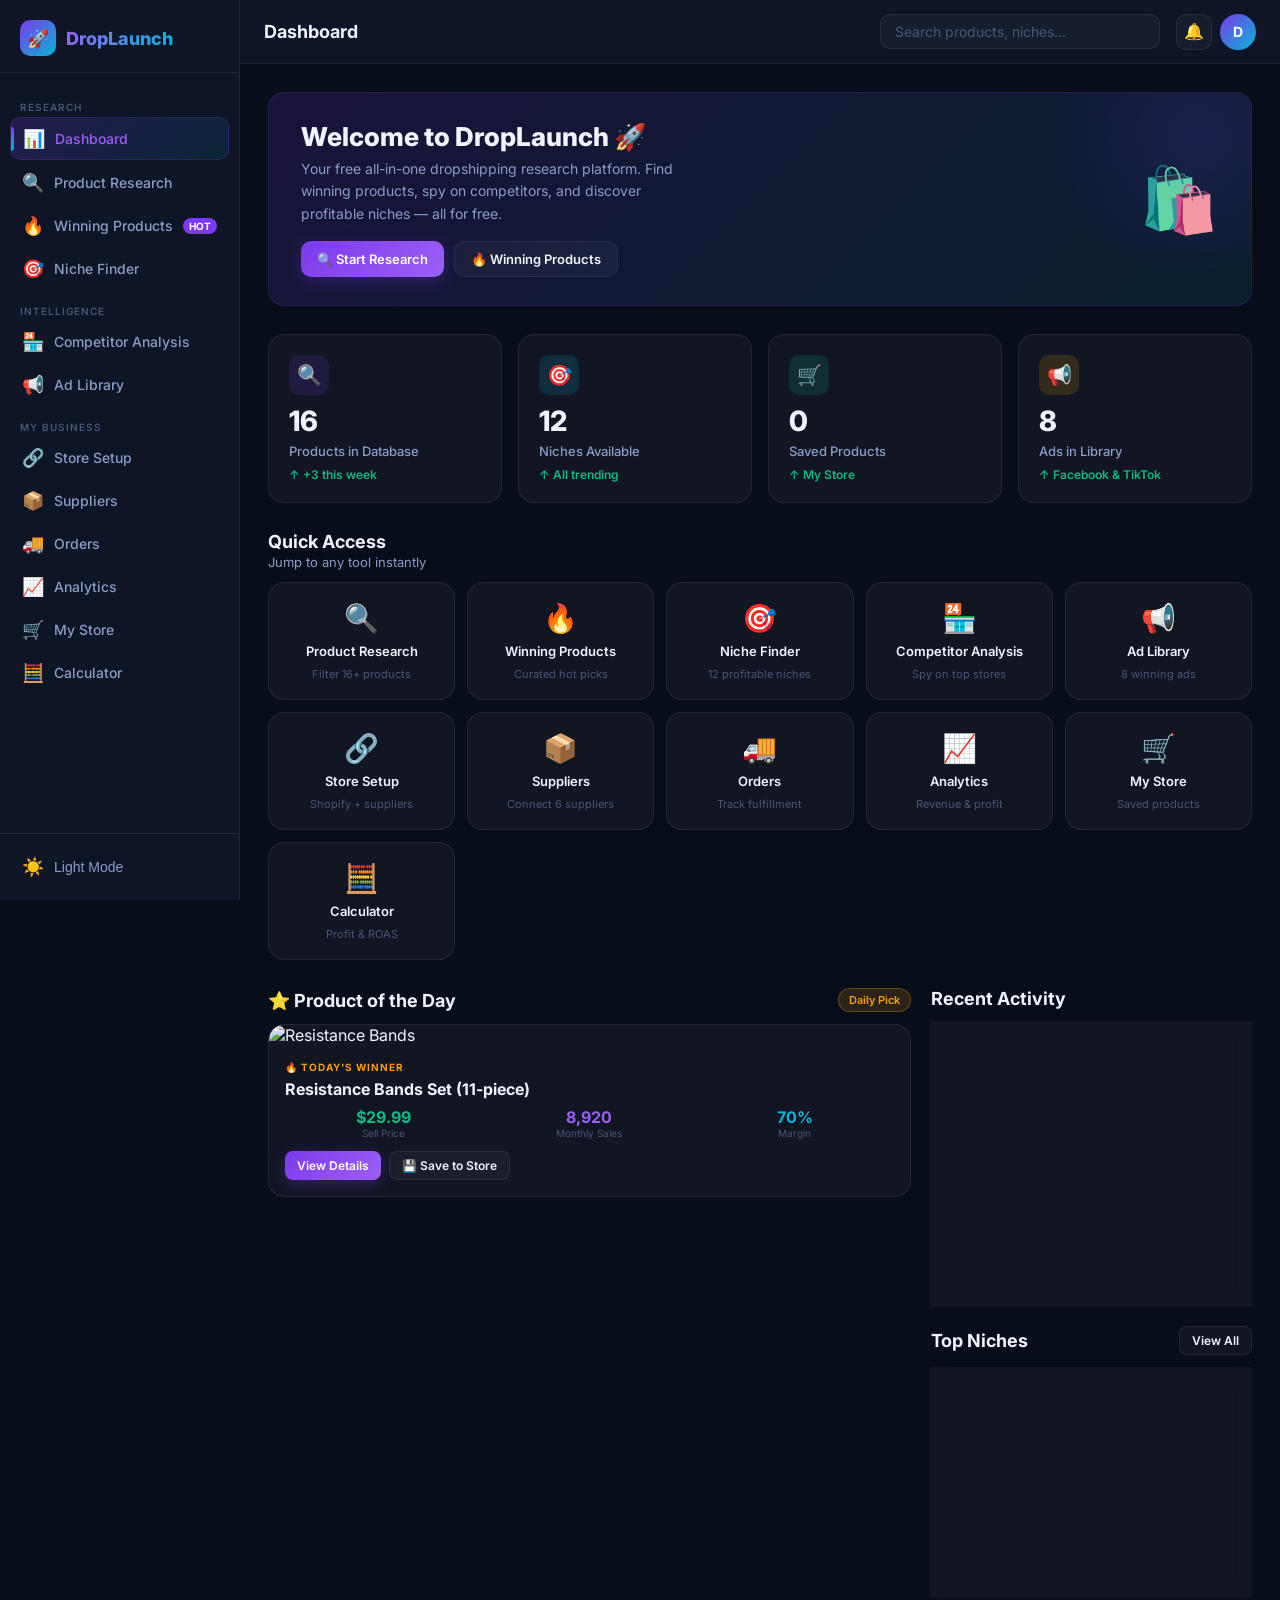
==== index.html @ 555c6c5d "Initial commit: DropLaunch dropshipping platform" ====
<!DOCTYPE html>
<html lang="en">

<head>
  <meta charset="UTF-8">
  <meta name="viewport" content="width=device-width, initial-scale=1.0">
  <title>DropLaunch — Free Dropshipping Research Platform</title>
  <meta name="description"
    content="Free dropshipping research platform. Find winning products, analyze competitors, explore niches, and build your store.">
  <link rel="stylesheet" href="css/style.css">
  <style>
    .hero-banner {
      background: linear-gradient(135deg, rgba(124, 58, 237, 0.15), rgba(6, 182, 212, 0.1));
      border: 1px solid rgba(124, 58, 237, 0.2);
      border-radius: var(--radius-lg);
      padding: 28px 32px;
      margin-bottom: 28px;
      display: flex;
      align-items: center;
      justify-content: space-between;
      gap: 20px;
      position: relative;
      overflow: hidden;
    }

    .hero-banner::before {
      content: '';
      position: absolute;
      top: -50%;
      right: -10%;
      width: 300px;
      height: 300px;
      background: radial-gradient(circle, rgba(124, 58, 237, 0.15) 0%, transparent 70%);
      pointer-events: none;
    }

    .hero-title {
      font-size: 26px;
      font-weight: 800;
      margin-bottom: 6px;
    }

    .hero-subtitle {
      color: var(--text-secondary);
      font-size: 14px;
      max-width: 400px;
      line-height: 1.6;
    }

    .hero-emoji {
      font-size: 64px;
    }

    .quick-links {
      display: grid;
      grid-template-columns: repeat(auto-fit, minmax(160px, 1fr));
      gap: 12px;
      margin-bottom: 28px;
    }

    .quick-link {
      background: var(--bg-card);
      border: 1px solid var(--border);
      border-radius: var(--radius-lg);
      padding: 18px;
      text-decoration: none;
      color: var(--text-primary);
      transition: var(--transition);
      display: flex;
      flex-direction: column;
      align-items: center;
      gap: 8px;
      text-align: center;
    }

    .quick-link:hover {
      border-color: var(--border-hover);
      transform: translateY(-2px);
      box-shadow: var(--shadow-glow);
    }

    .quick-link-icon {
      font-size: 28px;
    }

    .quick-link-label {
      font-size: 13px;
      font-weight: 600;
    }

    .quick-link-desc {
      font-size: 11px;
      color: var(--text-muted);
    }

    .dashboard-grid {
      display: grid;
      grid-template-columns: 2fr 1fr;
      gap: 20px;
    }

    .product-of-day {
      background: var(--bg-card);
      border: 1px solid var(--border);
      border-radius: var(--radius-lg);
      overflow: hidden;
    }

    .pod-img {
      width: 100%;
      height: 200px;
      object-fit: cover;
    }

    .pod-body {
      padding: 16px;
    }

    .pod-label {
      font-size: 10px;
      font-weight: 700;
      text-transform: uppercase;
      letter-spacing: 0.1em;
      color: var(--accent-orange);
      margin-bottom: 6px;
    }

    .pod-name {
      font-size: 16px;
      font-weight: 700;
      margin-bottom: 8px;
    }

    .pod-stats {
      display: grid;
      grid-template-columns: 1fr 1fr 1fr;
      gap: 8px;
      margin-bottom: 12px;
    }

    .pod-stat {
      text-align: center;
    }

    .pod-stat-val {
      font-size: 16px;
      font-weight: 700;
    }

    .pod-stat-lbl {
      font-size: 10px;
      color: var(--text-muted);
    }

    .activity-list {
      display: flex;
      flex-direction: column;
      gap: 0;
    }

    .activity-item {
      display: flex;
      align-items: center;
      gap: 12px;
      padding: 12px 0;
      border-bottom: 1px solid var(--border);
    }

    .activity-item:last-child {
      border-bottom: none;
    }

    .activity-icon {
      width: 36px;
      height: 36px;
      border-radius: 10px;
      display: flex;
      align-items: center;
      justify-content: center;
      font-size: 16px;
      flex-shrink: 0;
    }

    .activity-text {
      flex: 1;
      font-size: 13px;
    }

    .activity-time {
      font-size: 11px;
      color: var(--text-muted);
    }

    @media (max-width: 900px) {
      .dashboard-grid {
        grid-template-columns: 1fr;
      }
    }

    @media (max-width: 600px) {
      .hero-emoji {
        display: none;
      }

      .hero-title {
        font-size: 20px;
      }
    }
  </style>
</head>

<body>
  <div class="overlay-bg" id="sidebarOverlay"></div>

  <!-- Sidebar -->
  <aside class="sidebar" id="sidebar">
    <div class="sidebar-logo">
      <div class="logo-icon">🚀</div>
      <span class="logo-text">DropLaunch</span>
    </div>
    <nav class="sidebar-nav">
      <div class="nav-section-label">Research</div>
      <a href="index.html" class="nav-item active"><span class="nav-icon">📊</span> Dashboard</a>
      <a href="products.html" class="nav-item"><span class="nav-icon">🔍</span> Product Research</a>
      <a href="winning.html" class="nav-item"><span class="nav-icon">🔥</span> Winning Products <span
          class="nav-badge">HOT</span></a>
      <a href="niche.html" class="nav-item"><span class="nav-icon">🎯</span> Niche Finder</a>
      <div class="nav-section-label">Intelligence</div>
      <a href="competitors.html" class="nav-item"><span class="nav-icon">🏪</span> Competitor Analysis</a>
      <a href="ads.html" class="nav-item"><span class="nav-icon">📢</span> Ad Library</a>
      <div class="nav-section-label">My Business</div>
      <a href="store-setup.html" class="nav-item"><span class="nav-icon">🔗</span> Store Setup</a>
      <a href="suppliers.html" class="nav-item"><span class="nav-icon">📦</span> Suppliers</a>
      <a href="orders.html" class="nav-item"><span class="nav-icon">🚚</span> Orders</a>
      <a href="analytics.html" class="nav-item"><span class="nav-icon">📈</span> Analytics</a>
      <a href="mystore.html" class="nav-item"><span class="nav-icon">🛒</span> My Store</a>
      <a href="calculator.html" class="nav-item"><span class="nav-icon">🧮</span> Calculator</a>
    </nav>
    <div class="sidebar-footer">
      <button class="theme-toggle" id="themeToggle" onclick="toggleTheme()">
        <span class="nav-icon theme-icon">☀️</span>
        <span class="theme-label">Light Mode</span>
      </button>
    </div>
  </aside>

  <!-- Main Content -->
  <div class="main-content">
    <header class="topbar">
      <button class="hamburger" id="hamburger" aria-label="Toggle menu">
        <span></span><span></span><span></span>
      </button>
      <h1 class="topbar-title">Dashboard</h1>
      <div class="topbar-search">
        <input type="text" placeholder="Search products, niches..." id="globalSearch">
      </div>
      <div class="topbar-actions">
        <button class="btn-icon" title="Notifications">🔔</button>
        <div class="avatar" title="Profile">D</div>
      </div>
    </header>

    <main class="page-content">
      <!-- Hero Banner -->
      <div class="hero-banner">
        <div>
          <div class="hero-title">Welcome to DropLaunch 🚀</div>
          <div class="hero-subtitle">Your free all-in-one dropshipping research platform. Find winning products, spy on
            competitors, and discover profitable niches — all for free.</div>
          <div style="margin-top:16px; display:flex; gap:10px; flex-wrap:wrap;">
            <a href="products.html" class="btn btn-primary">🔍 Start Research</a>
            <a href="winning.html" class="btn btn-secondary">🔥 Winning Products</a>
          </div>
        </div>
        <div class="hero-emoji">🛍️</div>
      </div>

      <!-- Stats -->
      <div class="stats-grid">
        <div class="stat-card">
          <div class="stat-icon" style="background:rgba(124,58,237,0.15)">🔍</div>
          <div class="stat-value" id="statProducts">16</div>
          <div class="stat-label">Products in Database</div>
          <div class="stat-change up">↑ +3 this week</div>
        </div>
        <div class="stat-card">
          <div class="stat-icon" style="background:rgba(6,182,212,0.15)">🎯</div>
          <div class="stat-value">12</div>
          <div class="stat-label">Niches Available</div>
          <div class="stat-change up">↑ All trending</div>
        </div>
        <div class="stat-card">
          <div class="stat-icon" style="background:rgba(16,185,129,0.15)">🛒</div>
          <div class="stat-value" id="statSaved">0</div>
          <div class="stat-label">Saved Products</div>
          <div class="stat-change up">↑ My Store</div>
        </div>
        <div class="stat-card">
          <div class="stat-icon" style="background:rgba(245,158,11,0.15)">📢</div>
          <div class="stat-value">8</div>
          <div class="stat-label">Ads in Library</div>
          <div class="stat-change up">↑ Facebook & TikTok</div>
        </div>
      </div>

      <!-- Quick Links -->
      <div class="section-header mb-3">
        <div>
          <div class="section-title">Quick Access</div>
          <div class="section-subtitle">Jump to any tool instantly</div>
        </div>
      </div>
      <div class="quick-links">
        <a href="products.html" class="quick-link">
          <div class="quick-link-icon">🔍</div>
          <div class="quick-link-label">Product Research</div>
          <div class="quick-link-desc">Filter 16+ products</div>
        </a>
        <a href="winning.html" class="quick-link">
          <div class="quick-link-icon">🔥</div>
          <div class="quick-link-label">Winning Products</div>
          <div class="quick-link-desc">Curated hot picks</div>
        </a>
        <a href="niche.html" class="quick-link">
          <div class="quick-link-icon">🎯</div>
          <div class="quick-link-label">Niche Finder</div>
          <div class="quick-link-desc">12 profitable niches</div>
        </a>
        <a href="competitors.html" class="quick-link">
          <div class="quick-link-icon">🏪</div>
          <div class="quick-link-label">Competitor Analysis</div>
          <div class="quick-link-desc">Spy on top stores</div>
        </a>
        <a href="ads.html" class="quick-link">
          <div class="quick-link-icon">📢</div>
          <div class="quick-link-label">Ad Library</div>
          <div class="quick-link-desc">8 winning ads</div>
        </a>
        <a href="store-setup.html" class="quick-link">
          <div class="quick-link-icon">🔗</div>
          <div class="quick-link-label">Store Setup</div>
          <div class="quick-link-desc">Shopify + suppliers</div>
        </a>
        <a href="suppliers.html" class="quick-link">
          <div class="quick-link-icon">📦</div>
          <div class="quick-link-label">Suppliers</div>
          <div class="quick-link-desc">Connect 6 suppliers</div>
        </a>
        <a href="orders.html" class="quick-link">
          <div class="quick-link-icon">🚚</div>
          <div class="quick-link-label">Orders</div>
          <div class="quick-link-desc">Track fulfillment</div>
        </a>
        <a href="analytics.html" class="quick-link">
          <div class="quick-link-icon">📈</div>
          <div class="quick-link-label">Analytics</div>
          <div class="quick-link-desc">Revenue & profit</div>
        </a>
        <a href="mystore.html" class="quick-link">
          <div class="quick-link-icon">🛒</div>
          <div class="quick-link-label">My Store</div>
          <div class="quick-link-desc">Saved products</div>
        </a>
        <a href="calculator.html" class="quick-link">
          <div class="quick-link-icon">🧮</div>
          <div class="quick-link-label">Calculator</div>
          <div class="quick-link-desc">Profit & ROAS</div>
        </a>
      </div>

      <!-- Dashboard Grid -->
      <div class="dashboard-grid">
        <!-- Product of the Day -->
        <div>
          <div class="section-header mb-3">
            <div class="section-title">⭐ Product of the Day</div>
            <span class="tag tag-orange">Daily Pick</span>
          </div>
          <div class="product-of-day">
            <img src="https://images.unsplash.com/photo-1598289431512-b97b0917affc?w=800&h=300&fit=crop"
              alt="Resistance Bands" class="pod-img">
            <div class="pod-body">
              <div class="pod-label">🔥 Today's Winner</div>
              <div class="pod-name">Resistance Bands Set (11-piece)</div>
              <div class="pod-stats">
                <div class="pod-stat">
                  <div class="pod-stat-val text-green">$29.99</div>
                  <div class="pod-stat-lbl">Sell Price</div>
                </div>
                <div class="pod-stat">
                  <div class="pod-stat-val text-purple">8,920</div>
                  <div class="pod-stat-lbl">Monthly Sales</div>
                </div>
                <div class="pod-stat">
                  <div class="pod-stat-val text-teal">70%</div>
                  <div class="pod-stat-lbl">Margin</div>
                </div>
              </div>
              <div style="display:flex;gap:8px;">
                <a href="products.html" class="btn btn-primary btn-sm">View Details</a>
                <button class="btn btn-secondary btn-sm" onclick="savePOD()">💾 Save to Store</button>
              </div>
            </div>
          </div>
        </div>

        <!-- Recent Activity -->
        <div>
          <div class="section-header mb-3">
            <div class="section-title">Recent Activity</div>
          </div>
          <div class="card">
            <div class="activity-list" id="activityList">
              <div class="activity-item">
                <div class="activity-icon" style="background:rgba(124,58,237,0.15)">🔍</div>
                <div>
                  <div class="activity-text font-semibold">Platform launched!</div>
                  <div class="activity-time">Start exploring products</div>
                </div>
              </div>
              <div class="activity-item">
                <div class="activity-icon" style="background:rgba(6,182,212,0.15)">🎯</div>
                <div>
                  <div class="activity-text font-semibold">12 niches available</div>
                  <div class="activity-time">Find your perfect niche</div>
                </div>
              </div>
              <div class="activity-item">
                <div class="activity-icon" style="background:rgba(16,185,129,0.15)">🔥</div>
                <div>
                  <div class="activity-text font-semibold">Hot products updated</div>
                  <div class="activity-time">Check winning products</div>
                </div>
              </div>
              <div class="activity-item">
                <div class="activity-icon" style="background:rgba(245,158,11,0.15)">📢</div>
                <div>
                  <div class="activity-text font-semibold">8 new ads in library</div>
                  <div class="activity-time">Get ad inspiration</div>
                </div>
              </div>
            </div>
          </div>

          <!-- Top Niches -->
          <div class="section-header mb-3" style="margin-top:20px;">
            <div class="section-title">Top Niches</div>
            <a href="niche.html" class="btn btn-secondary btn-sm">View All</a>
          </div>
          <div class="card">
            <div id="topNiches"></div>
          </div>
        </div>
      </div>
    </main>
  </div>

  <!-- Toast Container -->
  <div class="toast-container" id="toastContainer"></div>

  <script src="js/data.js"></script>
  <script src="js/app.js"></script>
  <script>
    // Update saved count
    document.getElementById('statSaved').textContent = getSavedProducts().length;

    // Global search redirect
    document.getElementById('globalSearch').addEventListener('keydown', e => {
      if (e.key === 'Enter' && e.target.value.trim()) {
        window.location.href = `products.html?search=${encodeURIComponent(e.target.value.trim())}`;
      }
    });

    // Save product of the day
    function savePOD() {
      const pod = PRODUCTS.find(p => p.id === 6);
      if (pod) {
        saveProduct(pod);
        document.getElementById('statSaved').textContent = getSavedProducts().length;
      }
    }

    // Render top niches
    const topNiches = NICHES_DATA.sort((a, b) => b.trendScore - a.trendScore).slice(0, 4);
    document.getElementById('topNiches').innerHTML = topNiches.map(n => `
      <div style="display:flex;align-items:center;gap:10px;padding:10px 0;border-bottom:1px solid var(--border);">
        <div style="font-size:22px;">${n.icon}</div>
        <div style="flex:1;">
          <div style="font-size:13px;font-weight:600;">${n.name}</div>
          <div class="progress-bar" style="margin-top:4px;">
            <div class="progress-fill" style="width:${n.trendScore}%"></div>
          </div>
        </div>
        <div style="font-size:12px;font-weight:700;color:var(--accent-green);">${n.growth}</div>
      </div>
    `).join('').replace(/border-bottom:1px solid var\(--border\);">(?=[^<]*<\/div>\s*<\/div>\s*$)/, '>');
  </script>
</body>

</html>
---- css/style.css ----
/* ===== IMPORTS ===== */
@import url('https://fonts.googleapis.com/css2?family=Inter:wght@300;400;500;600;700;800;900&display=swap');

/* ===== CSS VARIABLES ===== */
:root {
  --bg-primary: #080d1a;
  --bg-secondary: #0d1526;
  --bg-card: rgba(255, 255, 255, 0.04);
  --bg-card-hover: rgba(255, 255, 255, 0.08);
  --border: rgba(255, 255, 255, 0.08);
  --border-hover: rgba(124, 58, 237, 0.5);
  --text-primary: #f0f4ff;
  --text-secondary: #8b9cc8;
  --text-muted: #4a5578;
  --accent-purple: #7c3aed;
  --accent-purple-light: #9d5ff5;
  --accent-teal: #06b6d4;
  --accent-teal-light: #22d3ee;
  --accent-pink: #ec4899;
  --accent-green: #10b981;
  --accent-orange: #f59e0b;
  --accent-red: #ef4444;
  --sidebar-width: 240px;
  --header-height: 64px;
  --radius: 12px;
  --radius-lg: 16px;
  --shadow: 0 4px 24px rgba(0, 0, 0, 0.4);
  --shadow-glow: 0 0 40px rgba(124, 58, 237, 0.15);
  --transition: all 0.2s ease;
}

[data-theme="light"] {
  --bg-primary: #f0f2f8;
  --bg-secondary: #ffffff;
  --bg-card: rgba(255, 255, 255, 0.9);
  --bg-card-hover: rgba(255, 255, 255, 1);
  --border: rgba(0, 0, 0, 0.08);
  --border-hover: rgba(124, 58, 237, 0.4);
  --text-primary: #0f172a;
  --text-secondary: #475569;
  --text-muted: #94a3b8;
  --shadow: 0 4px 24px rgba(0, 0, 0, 0.1);
  --shadow-glow: 0 0 40px rgba(124, 58, 237, 0.08);
}

/* ===== RESET ===== */
*, *::before, *::after { box-sizing: border-box; margin: 0; padding: 0; }
html { scroll-behavior: smooth; }
body {
  font-family: 'Inter', sans-serif;
  background: var(--bg-primary);
  color: var(--text-primary);
  min-height: 100vh;
  display: flex;
  overflow-x: hidden;
  transition: background 0.3s ease, color 0.3s ease;
}

/* ===== SIDEBAR ===== */
.sidebar {
  width: var(--sidebar-width);
  min-height: 100vh;
  background: var(--bg-secondary);
  border-right: 1px solid var(--border);
  display: flex;
  flex-direction: column;
  position: fixed;
  left: 0;
  top: 0;
  z-index: 100;
  transition: transform 0.3s ease;
}

.sidebar-logo {
  padding: 20px 20px 16px;
  border-bottom: 1px solid var(--border);
  display: flex;
  align-items: center;
  gap: 10px;
}

.logo-icon {
  width: 36px;
  height: 36px;
  background: linear-gradient(135deg, var(--accent-purple), var(--accent-teal));
  border-radius: 10px;
  display: flex;
  align-items: center;
  justify-content: center;
  font-size: 18px;
  flex-shrink: 0;
}

.logo-text {
  font-size: 18px;
  font-weight: 800;
  background: linear-gradient(135deg, var(--accent-purple-light), var(--accent-teal));
  -webkit-background-clip: text;
  -webkit-text-fill-color: transparent;
  background-clip: text;
}

.sidebar-nav {
  flex: 1;
  padding: 12px 10px;
  overflow-y: auto;
}

.nav-section-label {
  font-size: 10px;
  font-weight: 600;
  text-transform: uppercase;
  letter-spacing: 0.1em;
  color: var(--text-muted);
  padding: 8px 10px 4px;
  margin-top: 8px;
}

.nav-item {
  display: flex;
  align-items: center;
  gap: 10px;
  padding: 10px 12px;
  border-radius: 10px;
  color: var(--text-secondary);
  text-decoration: none;
  font-size: 14px;
  font-weight: 500;
  transition: var(--transition);
  margin-bottom: 2px;
  position: relative;
}

.nav-item:hover {
  background: var(--bg-card-hover);
  color: var(--text-primary);
}

.nav-item.active {
  background: linear-gradient(135deg, rgba(124, 58, 237, 0.2), rgba(6, 182, 212, 0.1));
  color: var(--accent-purple-light);
  border: 1px solid rgba(124, 58, 237, 0.2);
}

.nav-item.active::before {
  content: '';
  position: absolute;
  left: 0;
  top: 50%;
  transform: translateY(-50%);
  width: 3px;
  height: 60%;
  background: linear-gradient(to bottom, var(--accent-purple), var(--accent-teal));
  border-radius: 0 3px 3px 0;
}

.nav-icon { font-size: 18px; width: 22px; text-align: center; }

.nav-badge {
  margin-left: auto;
  background: var(--accent-purple);
  color: white;
  font-size: 10px;
  font-weight: 700;
  padding: 2px 6px;
  border-radius: 20px;
}

.sidebar-footer {
  padding: 12px 10px;
  border-top: 1px solid var(--border);
}

.theme-toggle {
  display: flex;
  align-items: center;
  gap: 10px;
  padding: 10px 12px;
  border-radius: 10px;
  cursor: pointer;
  color: var(--text-secondary);
  font-size: 14px;
  font-weight: 500;
  transition: var(--transition);
  border: none;
  background: none;
  width: 100%;
}

.theme-toggle:hover { background: var(--bg-card-hover); color: var(--text-primary); }

/* ===== MAIN CONTENT ===== */
.main-content {
  margin-left: var(--sidebar-width);
  flex: 1;
  min-height: 100vh;
  display: flex;
  flex-direction: column;
}

/* ===== TOPBAR ===== */
.topbar {
  height: var(--header-height);
  background: var(--bg-secondary);
  border-bottom: 1px solid var(--border);
  display: flex;
  align-items: center;
  padding: 0 24px;
  gap: 16px;
  position: sticky;
  top: 0;
  z-index: 50;
}

.topbar-title {
  font-size: 18px;
  font-weight: 700;
  flex: 1;
}

.topbar-search {
  display: flex;
  align-items: center;
  gap: 8px;
  background: var(--bg-card);
  border: 1px solid var(--border);
  border-radius: 10px;
  padding: 8px 14px;
  width: 280px;
  transition: var(--transition);
}

.topbar-search:focus-within {
  border-color: var(--accent-purple);
  box-shadow: 0 0 0 3px rgba(124, 58, 237, 0.15);
}

.topbar-search input {
  background: none;
  border: none;
  outline: none;
  color: var(--text-primary);
  font-size: 14px;
  width: 100%;
  font-family: 'Inter', sans-serif;
}

.topbar-search input::placeholder { color: var(--text-muted); }

.topbar-actions { display: flex; align-items: center; gap: 8px; }

.btn-icon {
  width: 36px;
  height: 36px;
  border-radius: 10px;
  border: 1px solid var(--border);
  background: var(--bg-card);
  color: var(--text-secondary);
  cursor: pointer;
  display: flex;
  align-items: center;
  justify-content: center;
  font-size: 16px;
  transition: var(--transition);
}

.btn-icon:hover { background: var(--bg-card-hover); color: var(--text-primary); border-color: var(--border-hover); }

.avatar {
  width: 36px;
  height: 36px;
  border-radius: 50%;
  background: linear-gradient(135deg, var(--accent-purple), var(--accent-teal));
  display: flex;
  align-items: center;
  justify-content: center;
  font-size: 14px;
  font-weight: 700;
  color: white;
  cursor: pointer;
}

/* ===== PAGE CONTENT ===== */
.page-content {
  padding: 28px 28px;
  flex: 1;
}

/* ===== CARDS ===== */
.card {
  background: var(--bg-card);
  border: 1px solid var(--border);
  border-radius: var(--radius-lg);
  padding: 20px;
  transition: var(--transition);
  backdrop-filter: blur(10px);
}

.card:hover {
  border-color: var(--border-hover);
  box-shadow: var(--shadow-glow);
}

/* ===== STAT CARDS ===== */
.stats-grid {
  display: grid;
  grid-template-columns: repeat(auto-fit, minmax(200px, 1fr));
  gap: 16px;
  margin-bottom: 28px;
}

.stat-card {
  background: var(--bg-card);
  border: 1px solid var(--border);
  border-radius: var(--radius-lg);
  padding: 20px;
  display: flex;
  flex-direction: column;
  gap: 8px;
  transition: var(--transition);
  position: relative;
  overflow: hidden;
}

.stat-card::before {
  content: '';
  position: absolute;
  top: 0;
  left: 0;
  right: 0;
  height: 2px;
  background: linear-gradient(90deg, var(--accent-purple), var(--accent-teal));
  opacity: 0;
  transition: opacity 0.3s;
}

.stat-card:hover::before { opacity: 1; }
.stat-card:hover { border-color: var(--border-hover); transform: translateY(-2px); box-shadow: var(--shadow); }

.stat-icon {
  width: 40px;
  height: 40px;
  border-radius: 10px;
  display: flex;
  align-items: center;
  justify-content: center;
  font-size: 20px;
  margin-bottom: 4px;
}

.stat-value {
  font-size: 28px;
  font-weight: 800;
  line-height: 1;
}

.stat-label {
  font-size: 13px;
  color: var(--text-secondary);
  font-weight: 500;
}

.stat-change {
  font-size: 12px;
  font-weight: 600;
  display: flex;
  align-items: center;
  gap: 3px;
}

.stat-change.up { color: var(--accent-green); }
.stat-change.down { color: var(--accent-red); }

/* ===== PRODUCT GRID ===== */
.products-grid {
  display: grid;
  grid-template-columns: repeat(auto-fill, minmax(260px, 1fr));
  gap: 16px;
}

.product-card {
  background: var(--bg-card);
  border: 1px solid var(--border);
  border-radius: var(--radius-lg);
  overflow: hidden;
  transition: var(--transition);
  cursor: pointer;
  position: relative;
}

.product-card:hover {
  border-color: var(--border-hover);
  transform: translateY(-3px);
  box-shadow: var(--shadow), var(--shadow-glow);
}

.product-img-wrap {
  position: relative;
  height: 200px;
  overflow: hidden;
  background: var(--bg-secondary);
}

.product-img-wrap img {
  width: 100%;
  height: 100%;
  object-fit: cover;
  transition: transform 0.4s ease;
}

.product-card:hover .product-img-wrap img { transform: scale(1.05); }

.product-badges {
  position: absolute;
  top: 10px;
  left: 10px;
  display: flex;
  flex-wrap: wrap;
  gap: 4px;
}

.badge {
  font-size: 10px;
  font-weight: 700;
  padding: 3px 8px;
  border-radius: 20px;
  text-transform: uppercase;
  letter-spacing: 0.05em;
}

.badge-hot { background: rgba(239, 68, 68, 0.9); color: white; }
.badge-trending { background: rgba(245, 158, 11, 0.9); color: white; }
.badge-new { background: rgba(16, 185, 129, 0.9); color: white; }
.badge-winning { background: rgba(124, 58, 237, 0.9); color: white; }
.badge-tiktok { background: rgba(0, 0, 0, 0.85); color: white; border: 1px solid rgba(255,255,255,0.2); }
.badge-facebook { background: rgba(24, 119, 242, 0.9); color: white; }

.save-btn {
  position: absolute;
  top: 10px;
  right: 10px;
  width: 32px;
  height: 32px;
  border-radius: 8px;
  background: rgba(0,0,0,0.5);
  backdrop-filter: blur(8px);
  border: 1px solid rgba(255,255,255,0.15);
  color: white;
  cursor: pointer;
  display: flex;
  align-items: center;
  justify-content: center;
  font-size: 16px;
  transition: var(--transition);
}

.save-btn:hover, .save-btn.saved { background: var(--accent-purple); border-color: var(--accent-purple); }

.product-info {
  padding: 14px;
}

.product-name {
  font-size: 14px;
  font-weight: 600;
  margin-bottom: 6px;
  line-height: 1.4;
  display: -webkit-box;
  -webkit-line-clamp: 2;
  -webkit-box-orient: vertical;
  overflow: hidden;
}

.product-niche {
  font-size: 11px;
  color: var(--accent-teal);
  font-weight: 600;
  text-transform: uppercase;
  letter-spacing: 0.05em;
  margin-bottom: 10px;
}

.product-stats {
  display: grid;
  grid-template-columns: 1fr 1fr;
  gap: 8px;
  margin-bottom: 12px;
}

.product-stat {
  background: var(--bg-secondary);
  border-radius: 8px;
  padding: 8px;
}

.product-stat-label {
  font-size: 10px;
  color: var(--text-muted);
  font-weight: 500;
  margin-bottom: 2px;
}

.product-stat-value {
  font-size: 14px;
  font-weight: 700;
}

.product-stat-value.green { color: var(--accent-green); }
.product-stat-value.purple { color: var(--accent-purple-light); }
.product-stat-value.teal { color: var(--accent-teal); }
.product-stat-value.orange { color: var(--accent-orange); }

.product-actions {
  display: flex;
  gap: 8px;
}

/* ===== BUTTONS ===== */
.btn {
  display: inline-flex;
  align-items: center;
  gap: 6px;
  padding: 9px 16px;
  border-radius: 10px;
  font-size: 13px;
  font-weight: 600;
  cursor: pointer;
  transition: var(--transition);
  border: none;
  font-family: 'Inter', sans-serif;
  text-decoration: none;
  white-space: nowrap;
}

.btn-primary {
  background: linear-gradient(135deg, var(--accent-purple), var(--accent-purple-light));
  color: white;
  box-shadow: 0 4px 15px rgba(124, 58, 237, 0.3);
}

.btn-primary:hover {
  transform: translateY(-1px);
  box-shadow: 0 6px 20px rgba(124, 58, 237, 0.4);
}

.btn-secondary {
  background: var(--bg-card);
  color: var(--text-primary);
  border: 1px solid var(--border);
}

.btn-secondary:hover { background: var(--bg-card-hover); border-color: var(--border-hover); }

.btn-teal {
  background: linear-gradient(135deg, var(--accent-teal), var(--accent-teal-light));
  color: white;
  box-shadow: 0 4px 15px rgba(6, 182, 212, 0.3);
}

.btn-teal:hover { transform: translateY(-1px); box-shadow: 0 6px 20px rgba(6, 182, 212, 0.4); }

.btn-sm { padding: 6px 12px; font-size: 12px; border-radius: 8px; }
.btn-full { width: 100%; justify-content: center; }

/* ===== FILTERS ===== */
.filters-bar {
  display: flex;
  flex-wrap: wrap;
  gap: 10px;
  margin-bottom: 20px;
  align-items: center;
}

.filter-select {
  background: var(--bg-card);
  border: 1px solid var(--border);
  border-radius: 10px;
  padding: 8px 12px;
  color: var(--text-primary);
  font-size: 13px;
  font-family: 'Inter', sans-serif;
  cursor: pointer;
  outline: none;
  transition: var(--transition);
  appearance: none;
  background-image: url("data:image/svg+xml,%3Csvg xmlns='http://www.w3.org/2000/svg' width='12' height='12' viewBox='0 0 12 12'%3E%3Cpath fill='%238b9cc8' d='M6 8L1 3h10z'/%3E%3C/svg%3E");
  background-repeat: no-repeat;
  background-position: right 10px center;
  padding-right: 28px;
}

.filter-select:focus { border-color: var(--accent-purple); box-shadow: 0 0 0 3px rgba(124, 58, 237, 0.15); }

.search-input {
  background: var(--bg-card);
  border: 1px solid var(--border);
  border-radius: 10px;
  padding: 8px 14px 8px 36px;
  color: var(--text-primary);
  font-size: 13px;
  font-family: 'Inter', sans-serif;
  outline: none;
  transition: var(--transition);
  min-width: 220px;
  background-image: url("data:image/svg+xml,%3Csvg xmlns='http://www.w3.org/2000/svg' width='14' height='14' viewBox='0 0 24 24' fill='none' stroke='%238b9cc8' stroke-width='2'%3E%3Ccircle cx='11' cy='11' r='8'/%3E%3Cpath d='m21 21-4.35-4.35'/%3E%3C/svg%3E");
  background-repeat: no-repeat;
  background-position: 10px center;
}

.search-input:focus { border-color: var(--accent-purple); box-shadow: 0 0 0 3px rgba(124, 58, 237, 0.15); }

/* ===== SECTION HEADERS ===== */
.section-header {
  display: flex;
  align-items: center;
  justify-content: space-between;
  margin-bottom: 16px;
}

.section-title {
  font-size: 18px;
  font-weight: 700;
}

.section-subtitle {
  font-size: 13px;
  color: var(--text-secondary);
  margin-top: 2px;
}

/* ===== TAGS ===== */
.tag {
  display: inline-flex;
  align-items: center;
  gap: 4px;
  padding: 4px 10px;
  border-radius: 20px;
  font-size: 11px;
  font-weight: 600;
  cursor: pointer;
  transition: var(--transition);
  border: 1px solid transparent;
}

.tag-purple { background: rgba(124, 58, 237, 0.15); color: var(--accent-purple-light); border-color: rgba(124, 58, 237, 0.3); }
.tag-teal { background: rgba(6, 182, 212, 0.15); color: var(--accent-teal); border-color: rgba(6, 182, 212, 0.3); }
.tag-green { background: rgba(16, 185, 129, 0.15); color: var(--accent-green); border-color: rgba(16, 185, 129, 0.3); }
.tag-orange { background: rgba(245, 158, 11, 0.15); color: var(--accent-orange); border-color: rgba(245, 158, 11, 0.3); }
.tag-red { background: rgba(239, 68, 68, 0.15); color: var(--accent-red); border-color: rgba(239, 68, 68, 0.3); }

/* ===== PROGRESS BAR ===== */
.progress-bar {
  height: 6px;
  background: var(--bg-secondary);
  border-radius: 3px;
  overflow: hidden;
}

.progress-fill {
  height: 100%;
  border-radius: 3px;
  background: linear-gradient(90deg, var(--accent-purple), var(--accent-teal));
  transition: width 0.6s ease;
}

/* ===== SPARKLINE ===== */
.sparkline {
  display: flex;
  align-items: flex-end;
  gap: 2px;
  height: 32px;
}

.sparkline-bar {
  flex: 1;
  background: linear-gradient(to top, var(--accent-purple), var(--accent-teal));
  border-radius: 2px 2px 0 0;
  opacity: 0.7;
  transition: opacity 0.2s;
}

.sparkline-bar:hover { opacity: 1; }

/* ===== MODAL ===== */
.modal-overlay {
  position: fixed;
  inset: 0;
  background: rgba(0, 0, 0, 0.7);
  backdrop-filter: blur(6px);
  z-index: 1000;
  display: flex;
  align-items: center;
  justify-content: center;
  padding: 20px;
  opacity: 0;
  pointer-events: none;
  transition: opacity 0.3s;
}

.modal-overlay.open { opacity: 1; pointer-events: all; }

.modal {
  background: var(--bg-secondary);
  border: 1px solid var(--border);
  border-radius: 20px;
  width: 100%;
  max-width: 700px;
  max-height: 90vh;
  overflow-y: auto;
  transform: scale(0.95) translateY(20px);
  transition: transform 0.3s ease;
  box-shadow: 0 20px 60px rgba(0, 0, 0, 0.5);
}

.modal-overlay.open .modal { transform: scale(1) translateY(0); }

.modal-header {
  padding: 20px 24px;
  border-bottom: 1px solid var(--border);
  display: flex;
  align-items: center;
  justify-content: space-between;
  position: sticky;
  top: 0;
  background: var(--bg-secondary);
  z-index: 1;
}

.modal-title { font-size: 18px; font-weight: 700; }

.modal-close {
  width: 32px;
  height: 32px;
  border-radius: 8px;
  border: 1px solid var(--border);
  background: var(--bg-card);
  color: var(--text-secondary);
  cursor: pointer;
  display: flex;
  align-items: center;
  justify-content: center;
  font-size: 18px;
  transition: var(--transition);
}

.modal-close:hover { background: var(--bg-card-hover); color: var(--text-primary); }

.modal-body { padding: 24px; }

/* ===== TOAST ===== */
.toast-container {
  position: fixed;
  bottom: 24px;
  right: 24px;
  z-index: 2000;
  display: flex;
  flex-direction: column;
  gap: 8px;
}

.toast {
  background: var(--bg-secondary);
  border: 1px solid var(--border);
  border-radius: 12px;
  padding: 12px 16px;
  display: flex;
  align-items: center;
  gap: 10px;
  font-size: 13px;
  font-weight: 500;
  box-shadow: var(--shadow);
  animation: slideIn 0.3s ease;
  min-width: 260px;
}

.toast.success { border-left: 3px solid var(--accent-green); }
.toast.error { border-left: 3px solid var(--accent-red); }
.toast.info { border-left: 3px solid var(--accent-purple); }

@keyframes slideIn {
  from { transform: translateX(100%); opacity: 0; }
  to { transform: translateX(0); opacity: 1; }
}

/* ===== EMPTY STATE ===== */
.empty-state {
  text-align: center;
  padding: 60px 20px;
  color: var(--text-muted);
}

.empty-state-icon { font-size: 48px; margin-bottom: 12px; }
.empty-state-title { font-size: 18px; font-weight: 600; color: var(--text-secondary); margin-bottom: 6px; }
.empty-state-text { font-size: 14px; }

/* ===== LOADING ===== */
.skeleton {
  background: linear-gradient(90deg, var(--bg-card) 25%, var(--bg-card-hover) 50%, var(--bg-card) 75%);
  background-size: 200% 100%;
  animation: shimmer 1.5s infinite;
  border-radius: 8px;
}

@keyframes shimmer {
  0% { background-position: 200% 0; }
  100% { background-position: -200% 0; }
}

/* ===== HAMBURGER ===== */
.hamburger {
  display: none;
  flex-direction: column;
  gap: 5px;
  cursor: pointer;
  padding: 4px;
}

.hamburger span {
  display: block;
  width: 22px;
  height: 2px;
  background: var(--text-secondary);
  border-radius: 2px;
  transition: var(--transition);
}

/* ===== RESPONSIVE ===== */
@media (max-width: 768px) {
  .sidebar {
    transform: translateX(-100%);
  }

  .sidebar.open {
    transform: translateX(0);
    box-shadow: 4px 0 30px rgba(0, 0, 0, 0.5);
  }

  .main-content {
    margin-left: 0;
  }

  .hamburger {
    display: flex;
  }

  .topbar-search {
    display: none;
  }

  .page-content {
    padding: 16px;
  }

  .products-grid {
    grid-template-columns: repeat(auto-fill, minmax(200px, 1fr));
  }

  .stats-grid {
    grid-template-columns: repeat(2, 1fr);
  }
}

@media (max-width: 480px) {
  .stats-grid {
    grid-template-columns: 1fr 1fr;
  }

  .products-grid {
    grid-template-columns: 1fr;
  }
}

/* ===== UTILITY ===== */
.flex { display: flex; }
.flex-col { flex-direction: column; }
.items-center { align-items: center; }
.justify-between { justify-content: space-between; }
.gap-2 { gap: 8px; }
.gap-3 { gap: 12px; }
.gap-4 { gap: 16px; }
.mb-1 { margin-bottom: 4px; }
.mb-2 { margin-bottom: 8px; }
.mb-3 { margin-bottom: 12px; }
.mb-4 { margin-bottom: 16px; }
.mb-6 { margin-bottom: 24px; }
.text-sm { font-size: 13px; }
.text-xs { font-size: 11px; }
.text-muted { color: var(--text-muted); }
.text-secondary { color: var(--text-secondary); }
.text-green { color: var(--accent-green); }
.text-red { color: var(--accent-red); }
.text-purple { color: var(--accent-purple-light); }
.text-teal { color: var(--accent-teal); }
.font-bold { font-weight: 700; }
.font-semibold { font-weight: 600; }
.w-full { width: 100%; }
.grid-2 { display: grid; grid-template-columns: 1fr 1fr; gap: 16px; }
.grid-3 { display: grid; grid-template-columns: repeat(3, 1fr); gap: 16px; }
.overlay-bg { position: fixed; inset: 0; background: rgba(0,0,0,0.5); z-index: 90; display: none; }
.overlay-bg.show { display: block; }
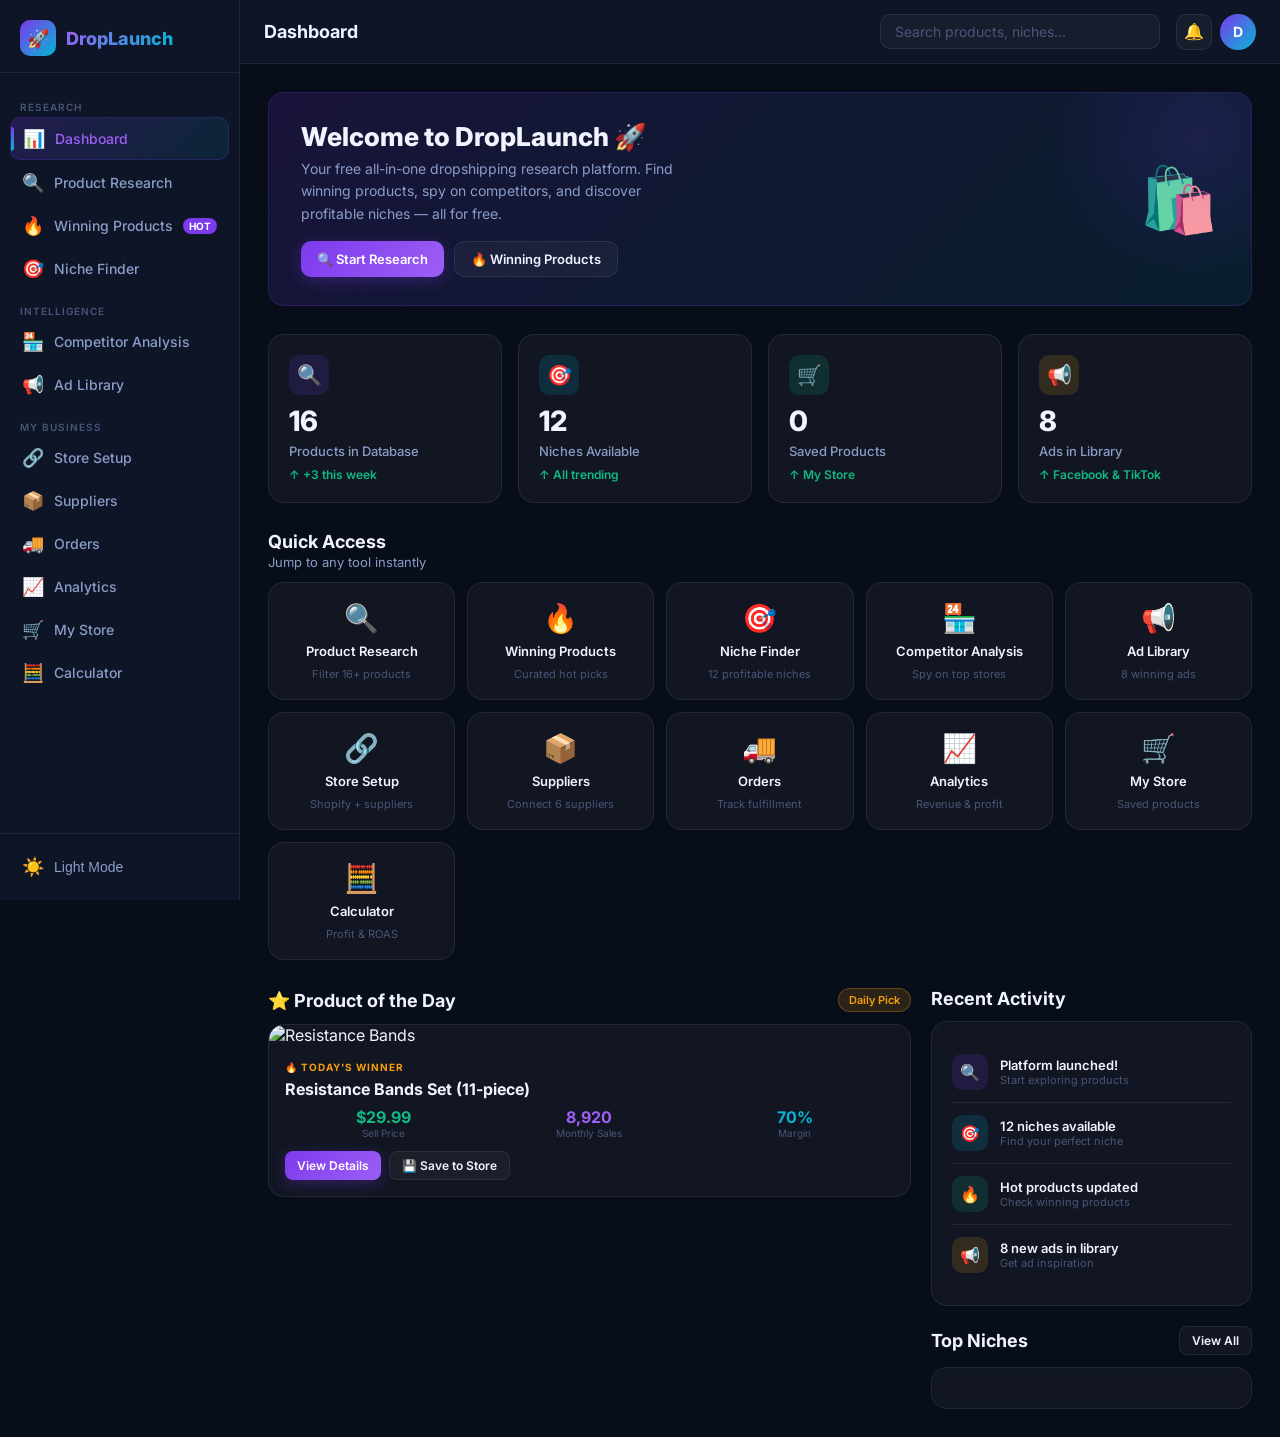
==== commit 97da8024: "Finalize Firebase integration: cloud sync, auth guards, and module migration for all pages" ====
--- a/index.html
+++ b/index.html
@@ -459,42 +459,8 @@
   <div class="toast-container" id="toastContainer"></div>
 
   <script src="js/data.js"></script>
-  <script src="js/app.js"></script>
-  <script>
-    // Update saved count
-    document.getElementById('statSaved').textContent = getSavedProducts().length;
-
-    // Global search redirect
-    document.getElementById('globalSearch').addEventListener('keydown', e => {
-      if (e.key === 'Enter' && e.target.value.trim()) {
-        window.location.href = `products.html?search=${encodeURIComponent(e.target.value.trim())}`;
-      }
-    });
-
-    // Save product of the day
-    function savePOD() {
-      const pod = PRODUCTS.find(p => p.id === 6);
-      if (pod) {
-        saveProduct(pod);
-        document.getElementById('statSaved').textContent = getSavedProducts().length;
-      }
-    }
-
-    // Render top niches
-    const topNiches = NICHES_DATA.sort((a, b) => b.trendScore - a.trendScore).slice(0, 4);
-    document.getElementById('topNiches').innerHTML = topNiches.map(n => `
-      <div style="display:flex;align-items:center;gap:10px;padding:10px 0;border-bottom:1px solid var(--border);">
-        <div style="font-size:22px;">${n.icon}</div>
-        <div style="flex:1;">
-          <div style="font-size:13px;font-weight:600;">${n.name}</div>
-          <div class="progress-bar" style="margin-top:4px;">
-            <div class="progress-fill" style="width:${n.trendScore}%"></div>
-          </div>
-        </div>
-        <div style="font-size:12px;font-weight:700;color:var(--accent-green);">${n.growth}</div>
-      </div>
-    `).join('').replace(/border-bottom:1px solid var\(--border\);">(?=[^<]*<\/div>\s*<\/div>\s*$)/, '>');
-  </script>
+  <script type="module" src="js/app.js"></script>
+  <script type="module" src="js/index_page.js"></script>
 </body>
 
 </html>
